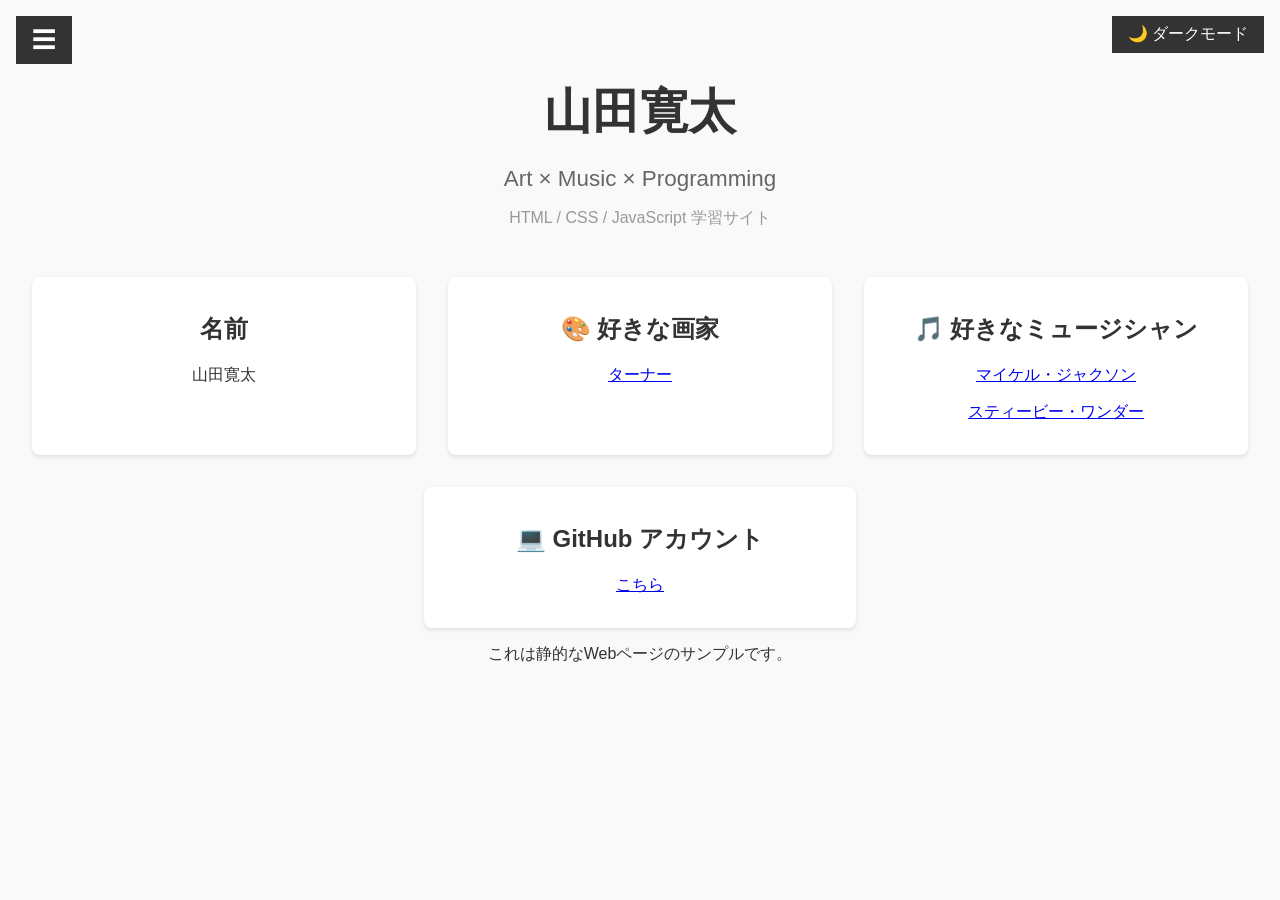
==== index.html @ dcc944f6 "music 追加" ====
<!DOCTYPE html>
<html lang="ja">
<head>
    <meta charset="UTF-8">
    <meta name="viewport" content="width=device-width, initial-scale=1.0">
    <title>山田寛太 | Portfolio</title>
    <link rel="stylesheet" href="css/style_home.css">
    <link rel="icon" href="images/favicon.ico">
</head>
<body>
    <button id="hamburger-button">☰</button>
    <nav id="hamburger-menu">
        <ul>
            <li><a href="index.html">Home</a></li>
            <li><a href="#">Art</a></li>
            <li><a href="pages/music.html">Music</a></li>
        </ul>
    </nav>
    <header class="hero">
        <h1>山田寛太</h1>
        <p class="subtitle">Art × Music × Programming</p>
        <p class="description">HTML / CSS / JavaScript 学習サイト</p>
    </header>
    <div class="container">
        <div class="item">
            <h2>名前</h2>
            <p>山田寛太</p>
        </div>
        <div class="item">
            <h2>🎨 好きな画家</h2>
            <p><a href="https://ja.wikipedia.org/wiki/%E3%82%B8%E3%83%A7%E3%82%BC%E3%83%95%E3%83%BB%E3%83%9E%E3%83%AD%E3%83%BC%E3%83%89%E3%83%BB%E3%82%A6%E3%82%A3%E3%83%AA%E3%82%A2%E3%83%A0%E3%83%BB%E3%82%BF%E3%83%BC%E3%83%8A%E3%83%BC" target="_blank" rel="noopener noreferrer">ターナー</a></p>
        </div>
        <div class="item">
            <h2>🎵 好きなミュージシャン</h2>
            <p><a href="https://ja.wikipedia.org/wiki/%E3%83%9E%E3%82%A4%E3%82%B1%E3%83%AB%E3%83%BB%E3%82%B8%E3%83%A3%E3%82%AF%E3%82%BD%E3%83%B3" target="_blank" rel="noopener noreferrer">マイケル・ジャクソン</a></p>
            <p><a href="https://ja.wikipedia.org/wiki/%E3%82%B9%E3%83%86%E3%82%A3%E3%83%BC%E3%83%B4%E3%82%A3%E3%83%BC%E3%83%BB%E3%83%AF%E3%83%B3%E3%83%80%E3%83%BC" target="_blank" rel="noopener noreferrer">スティービー・ワンダー</a></p>
        </div>
        <div class="item">
            <h2>💻 GitHub アカウント</h2>
            <p><a href="https://github.com/kantayamadamagic" target="_blank" rel="noopener noreferrer">こちら</a></p>
        </div>
    </div>
    <p>これは静的なWebページのサンプルです。</p>
    <button id="dark-button">🌙 ダークモード</button>
    <script src="js/script_home.js"></script>
</body>
</html>
---- css/style_home.css ----
body {
    font-family: sans-serif;
    margin: 0;
    padding: 2rem;
    text-align: center;
    background-color: #f9f9f9;
    color: #333;
}
#dark-button {
    position: fixed;
    top: 1rem;
    right: 1rem;
    background-color: #333;
    color: white;
    border: none;
    padding: 0.5rem 1rem;
    font-size: 1rem;
    cursor: pointer;
}
#dark-button:hover {
    background-color: #555;
}
.dark-mode {
    background-color: #222;
    color: white;
}
#hamburger-button {
    position: fixed;
    top: 1rem;
    left: 1rem;
    background-color: #333;
    color: white;
    border: none;
    padding: 0.5rem 1rem;
    font-size: 1.5rem;
    cursor: pointer;
    z-index: 1001;
}
#hamburger-button:hover {
    background-color: #555;
}
#hamburger-menu {
    display: block;
    position: fixed;
    top: 0;
    left: -250px;
    width: 250px;
    height: 100%;  
    background-color: rgba(0, 0, 0, 0.8);
    color: white;
    z-index: 1000;
    text-align: left;
    transition: left 0.3s;
}
#hamburger-menu ul {
    list-style-type: none;
    padding: 80px 0 0 0;
    margin: 0;
}
#hamburger-menu li {
    padding: 1rem;
    border-bottom: 1px solid #444;
}
#hamburger-menu li a {
    color: white;
    text-decoration: none;
}
#hamburger-menu li a:hover {
    text-decoration: underline;
}
#hamburger-menu.show {
    left: 0;
}
.container {
    display: flex;
    flex-wrap: wrap;
    gap: 2rem;
    justify-content: center;
}
.item {
    flex: 1 1 300px;
    max-width: 400px;
    background-color: #fff;
    padding: 1rem;
    border-radius: 8px;
    box-shadow: 0 2px 4px rgba(0, 0, 0, 0.1);
    transition: transform 0.2s, box-shadow 0.2s;
}
.item:hover {
    box-shadow: 0 4px 8px rgba(0, 0, 0, 0.2);
    transform: translateY(-2px);
}
body.dark-mode .item {
    background-color: #333;
    color: white;
}
body.dark-mode .item:hover {
    box-shadow: 0 4px 8px rgba(255, 255, 255, 0.2);
}
body.dark-mode .item a {
    color: #1e90ff;
}
.hero {
    text-align: center;
    margin: 3rem 0;
}
.hero h1 {
    font-size: 3rem;
    margin-bottom: 0.5rem;
}
.subtitle {
    font-size: 1.4rem;
    color: #666;
    margin-bottom: 0.5rem;
}
.description {
    color: #999;
}
body.dark-mode .subtitle {
    color: #ddd;
}
body.dark-mode .description {
    color: #aaa;
}
.item img {
    width: 100%;
    height: auto;
    border-radius: 8px;
}
.item ul {
    list-style-type: disc;
    padding-left: 1.5rem;
}
.item ul li {
    margin-bottom: 0.5rem;
}
.track-list {
    display: none;
    text-align: left;
}
.track-list.show {
    display: block;
}
.album-title {
    cursor: pointer;
    color: #1e90ff;
    list-style-type: none;
}
.album-title:hover {
    text-decoration: underline;
}
.arrow {
    display: inline-block;
    margin-right: 0.5rem;
    transition: transform 0.3s;
}
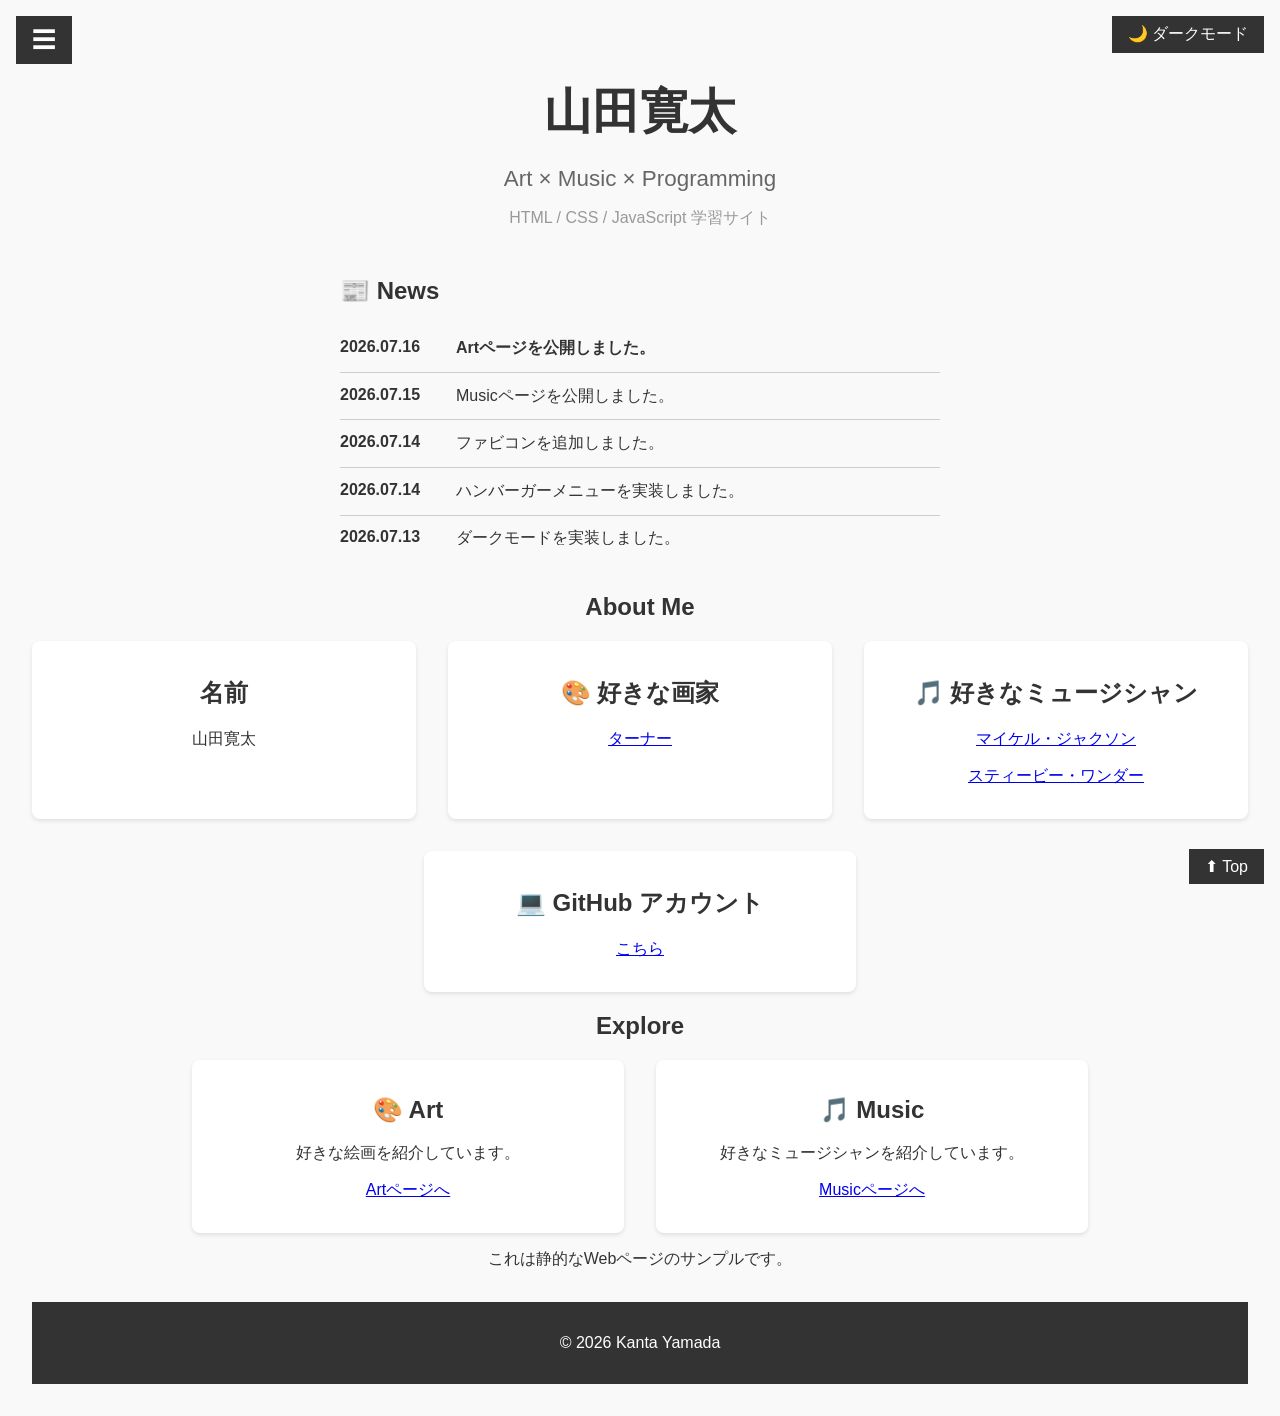
==== commit 59813fcd: "improve" ====
--- a/index.html
+++ b/index.html
@@ -12,7 +12,7 @@
     <nav id="hamburger-menu">
         <ul>
             <li><a href="index.html">Home</a></li>
-            <li><a href="#">Art</a></li>
+            <li><a href="pages/art.html">Art</a></li>
             <li><a href="pages/music.html">Music</a></li>
         </ul>
     </nav>
@@ -21,6 +21,32 @@
         <p class="subtitle">Art × Music × Programming</p>
         <p class="description">HTML / CSS / JavaScript 学習サイト</p>
     </header>
+    <section class="news">
+        <h2>📰 News</h2>
+        <ul class="news-list">
+            <li>
+                <time>2026.07.16</time>
+                <span>Artページを公開しました。</span>
+            </li>
+            <li>
+                <time>2026.07.15</time>
+                <span>Musicページを公開しました。</span>
+            </li>
+            <li>
+                <time>2026.07.14</time>
+                <span>ファビコンを追加しました。</span>
+            </li>
+            <li>
+                <time>2026.07.14</time>
+                <span>ハンバーガーメニューを実装しました。</span>
+            </li>
+            <li>
+                <time>2026.07.13</time>
+                <span>ダークモードを実装しました。</span>
+            </li>
+        </ul>
+    </section>
+    <h2>About Me</h2>
     <div class="container">
         <div class="item">
             <h2>名前</h2>
@@ -40,8 +66,25 @@
             <p><a href="https://github.com/kantayamadamagic" target="_blank" rel="noopener noreferrer">こちら</a></p>
         </div>
     </div>
+    <h2>Explore</h2>
+    <div class="container">
+        <div class="item">
+            <h2>🎨 Art</h2>
+            <p>好きな絵画を紹介しています。</p>
+            <p><a href="pages/art.html">Artページへ</a></p>
+        </div>
+        <div class="item">
+            <h2>🎵 Music</h2>
+            <p>好きなミュージシャンを紹介しています。</p>
+            <p><a href="pages/music.html">Musicページへ</a></p>
+        </div>
+    </div>
     <p>これは静的なWebページのサンプルです。</p>
     <button id="dark-button">🌙 ダークモード</button>
+    <a href="#top" id="top-button">⬆ Top</a>
+    <footer>
+        <p>&copy; 2026 Kanta Yamada</p>
+    </footer>
     <script src="js/script_home.js"></script>
 </body>
 </html>
--- a/css/style_home.css
+++ b/css/style_home.css
@@ -154,3 +154,65 @@
     margin-right: 0.5rem;
     transition: transform 0.3s;
 }
+.item details summary {
+    cursor: pointer;
+}
+.item details summary:hover {
+    text-decoration: underline;
+}
+.item details ul {
+    list-style-type: none;
+    padding-left: 1.5rem;
+}
+.news {
+    max-width: 600px;
+    margin: 3rem auto;
+    text-align: left;
+}
+.news-list {
+    list-style: none;
+    padding: 0;
+    margin: 0;
+
+    max-height: 220px;
+    overflow-y: auto;
+}
+.news-list li {
+    display: flex;
+    gap: 1rem;
+    padding: 0.8rem 0;
+    border-bottom: 1px solid #ccc;
+}
+.news-list time {
+    width: 100px;
+    flex-shrink: 0;
+    font-weight: bold;
+}
+.news-list span {
+    flex: 1;
+}
+.news-list li:first-child {
+    font-weight: bold;
+}
+#top-button {
+    position: fixed;
+    bottom: 1rem;
+    right: 1rem;
+    background-color: #333;
+    color: white;
+    border: none;
+    padding: 0.5rem 1rem;
+    font-size: 1rem;
+    cursor: pointer;
+    text-decoration: none;
+}
+#top-button:hover {
+    background-color: #555;
+}
+footer {
+    margin-top: 2rem;
+    text-align: center;
+    padding: 1rem;
+    background-color: #333;
+    color: white;
+}
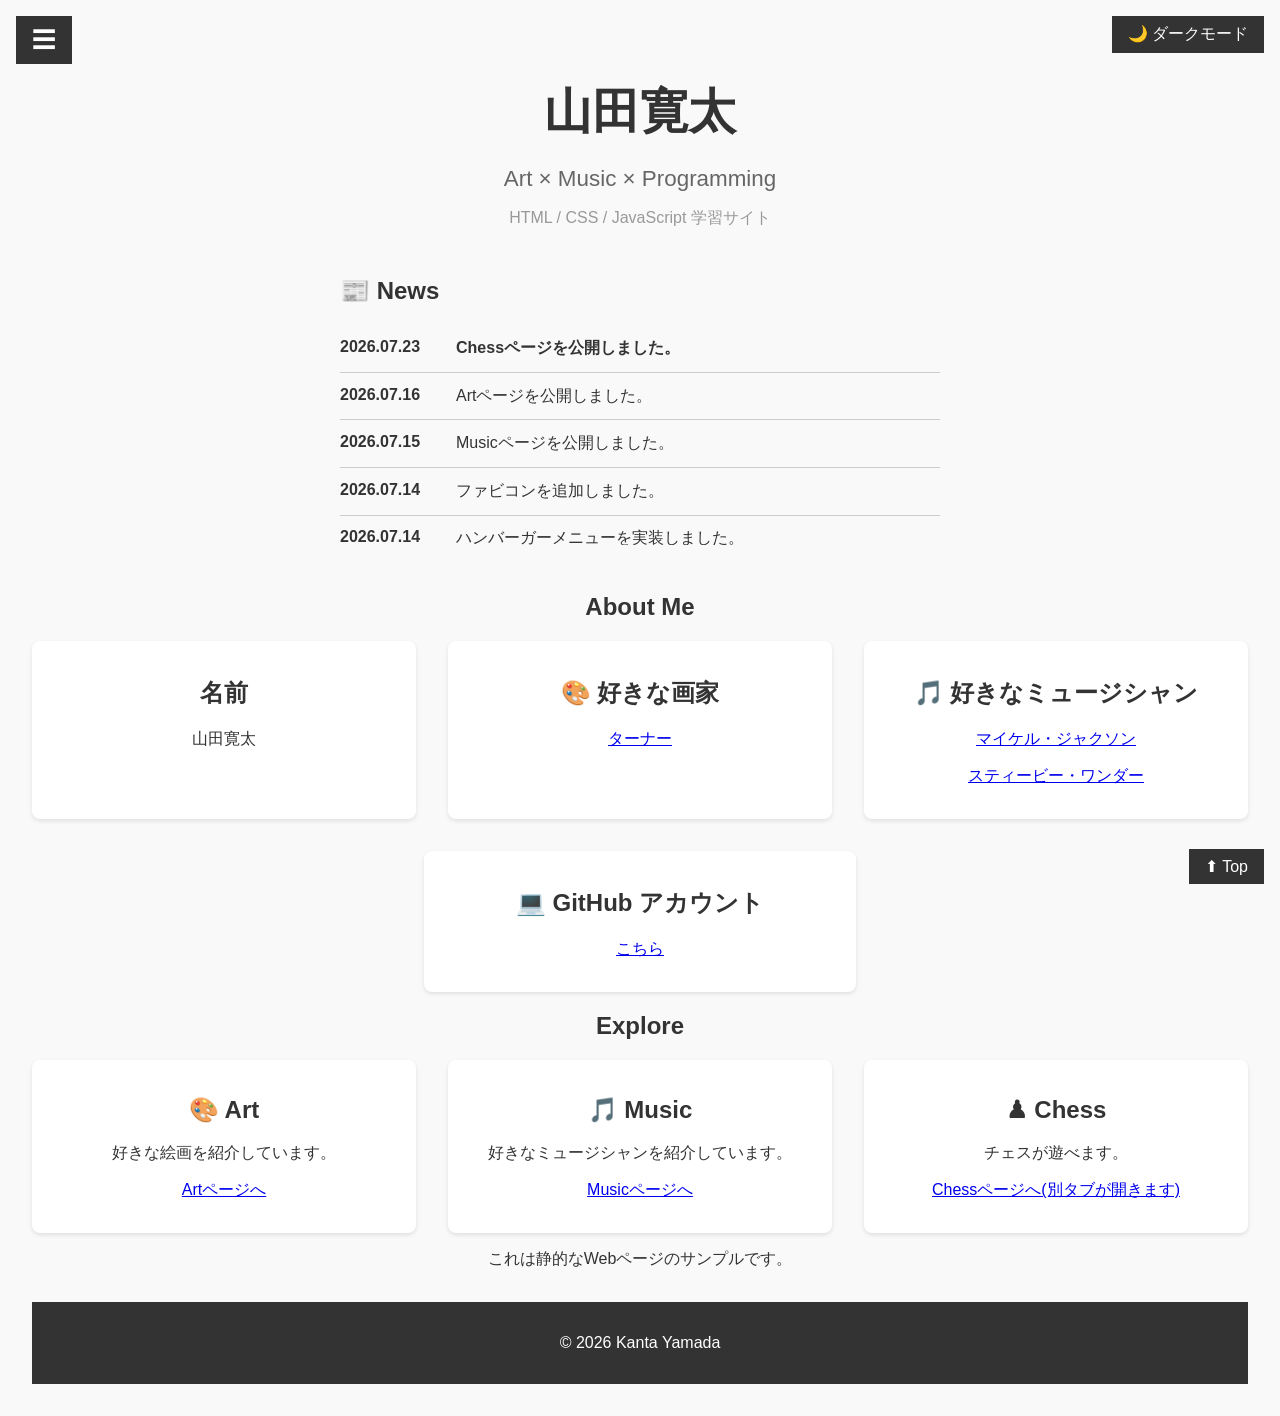
==== commit b1de65a0: "一旦完成" ====
--- a/index.html
+++ b/index.html
@@ -14,6 +14,7 @@
             <li><a href="index.html">Home</a></li>
             <li><a href="pages/art.html">Art</a></li>
             <li><a href="pages/music.html">Music</a></li>
+            <li><a href="chess/index.html" target="_blank" rel="noopener noreferrer">Chess (別タブ)</a></li>
         </ul>
     </nav>
     <header class="hero">
@@ -24,6 +25,10 @@
     <section class="news">
         <h2>📰 News</h2>
         <ul class="news-list">
+            <li>
+                <time>2026.07.23</time>
+                <span>Chessページを公開しました。</span>
+            </li>
             <li>
                 <time>2026.07.16</time>
                 <span>Artページを公開しました。</span>
@@ -78,6 +83,11 @@
             <p>好きなミュージシャンを紹介しています。</p>
             <p><a href="pages/music.html">Musicページへ</a></p>
         </div>
+        <div class="item">
+            <h2>♟ Chess</h2>
+            <p>チェスが遊べます。</p>
+            <p><a href="chess/index.html" target="_blank" rel="noopener noreferrer">Chessページへ(別タブが開きます)</a></p>
+        </div>
     </div>
     <p>これは静的なWebページのサンプルです。</p>
     <button id="dark-button">🌙 ダークモード</button>
--- a/css/style_home.css
+++ b/css/style_home.css
@@ -173,7 +173,6 @@
     list-style: none;
     padding: 0;
     margin: 0;
-
     max-height: 220px;
     overflow-y: auto;
 }
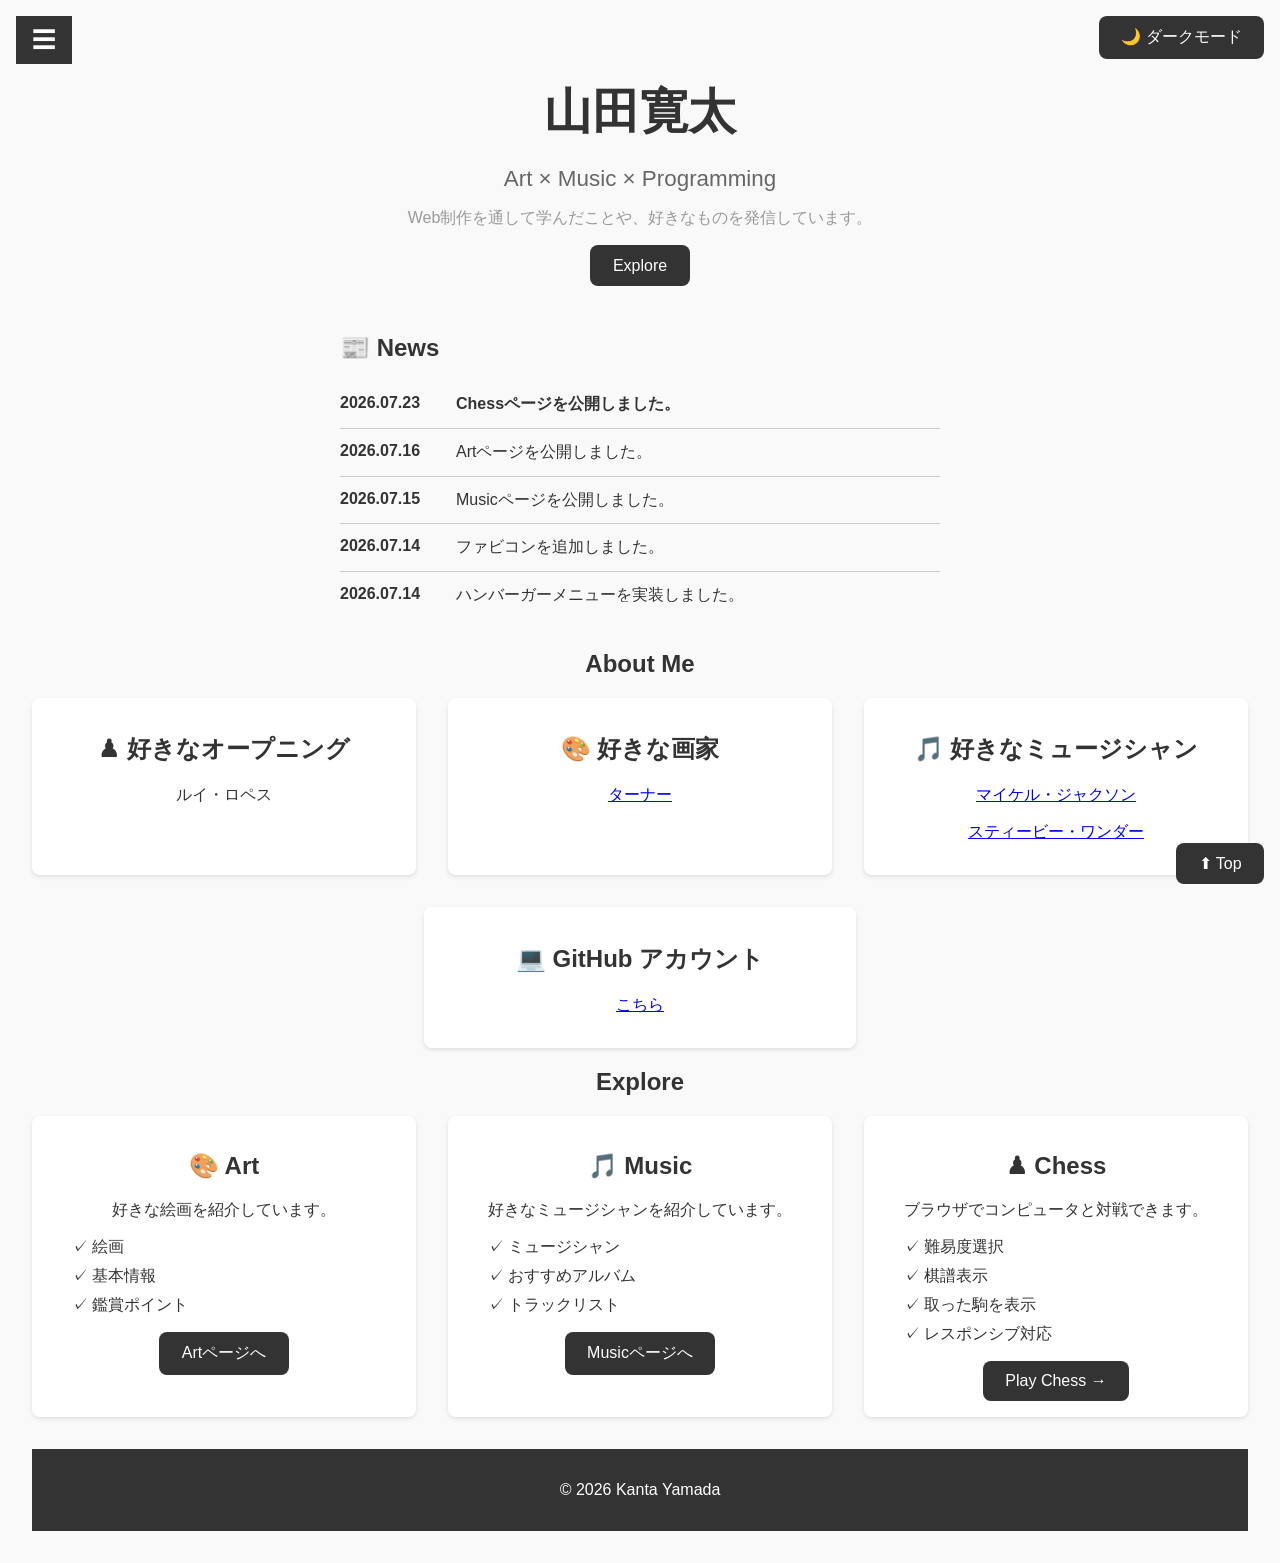
==== commit 412b7377: "微調整とREADME追加" ====
--- a/index.html
+++ b/index.html
@@ -20,7 +20,8 @@
     <header class="hero">
         <h1>山田寛太</h1>
         <p class="subtitle">Art × Music × Programming</p>
-        <p class="description">HTML / CSS / JavaScript 学習サイト</p>
+        <p class="description">Web制作を通して学んだことや、好きなものを発信しています。</p>
+        <a class="button" href="#explore">Explore</a>
     </header>
     <section class="news">
         <h2>📰 News</h2>
@@ -54,8 +55,8 @@
     <h2>About Me</h2>
     <div class="container">
         <div class="item">
-            <h2>名前</h2>
-            <p>山田寛太</p>
+            <h2>♟ 好きなオープニング</h2>
+            <p>ルイ・ロペス</p>
         </div>
         <div class="item">
             <h2>🎨 好きな画家</h2>
@@ -71,27 +72,42 @@
             <p><a href="https://github.com/kantayamadamagic" target="_blank" rel="noopener noreferrer">こちら</a></p>
         </div>
     </div>
-    <h2>Explore</h2>
+    <h2 id="explore">Explore</h2>
     <div class="container">
         <div class="item">
             <h2>🎨 Art</h2>
             <p>好きな絵画を紹介しています。</p>
-            <p><a href="pages/art.html">Artページへ</a></p>
+            <ul class="feature-list">
+                <li>✓ 絵画</li>
+                <li>✓ 基本情報</li>
+                <li>✓ 鑑賞ポイント</li>
+            </ul>
+            <p><a class="button" href="pages/art.html">Artページへ</a></p>
         </div>
         <div class="item">
             <h2>🎵 Music</h2>
             <p>好きなミュージシャンを紹介しています。</p>
-            <p><a href="pages/music.html">Musicページへ</a></p>
+            <ul class="feature-list">
+                <li>✓ ミュージシャン</li>
+                <li>✓ おすすめアルバム</li>
+                <li>✓ トラックリスト</li>
+            </ul>
+            <p><a class="button" href="pages/music.html">Musicページへ</a></p>
         </div>
         <div class="item">
             <h2>♟ Chess</h2>
-            <p>チェスが遊べます。</p>
-            <p><a href="chess/index.html" target="_blank" rel="noopener noreferrer">Chessページへ(別タブが開きます)</a></p>
+            <p>ブラウザでコンピュータと対戦できます。</p>
+            <ul class="feature-list">
+                <li>✓ 難易度選択</li>
+                <li>✓ 棋譜表示</li>
+                <li>✓ 取った駒を表示</li>
+                <li>✓ レスポンシブ対応</li>
+            </ul>
+            <a class="button" href="chess/index.html" target="_blank" rel="noopener noreferrer">Play Chess →</a>
         </div>
     </div>
-    <p>これは静的なWebページのサンプルです。</p>
-    <button id="dark-button">🌙 ダークモード</button>
-    <a href="#top" id="top-button">⬆ Top</a>
+    <button id="dark-button" class="button">🌙 ダークモード</button>
+    <a href="#top" id="top-button" class="button">⬆ Top</a>
     <footer>
         <p>&copy; 2026 Kanta Yamada</p>
     </footer>
--- a/css/style_home.css
+++ b/css/style_home.css
@@ -10,15 +10,6 @@
     position: fixed;
     top: 1rem;
     right: 1rem;
-    background-color: #333;
-    color: white;
-    border: none;
-    padding: 0.5rem 1rem;
-    font-size: 1rem;
-    cursor: pointer;
-}
-#dark-button:hover {
-    background-color: #555;
 }
 .dark-mode {
     background-color: #222;
@@ -97,7 +88,7 @@
 body.dark-mode .item:hover {
     box-shadow: 0 4px 8px rgba(255, 255, 255, 0.2);
 }
-body.dark-mode .item a {
+body.dark-mode .item a:not(.button) {
     color: #1e90ff;
 }
 .hero {
@@ -197,16 +188,44 @@
     position: fixed;
     bottom: 1rem;
     right: 1rem;
+}
+.feature-list {
+    text-align: left;
+    margin:1rem 0;
+    list-style: none;
+    padding: 0;
+    padding-left:1.2rem;
+}
+.feature-list li {
+    list-style: none;
+    margin: 0.4rem 0;
+}
+.button {
+    display: inline-block;
+    padding: 0.7rem 1.4rem;
     background-color: #333;
     color: white;
     border: none;
-    padding: 0.5rem 1rem;
+    border-radius: 8px;
+    text-decoration: none;
+    text-align: center;
     font-size: 1rem;
     cursor: pointer;
-    text-decoration: none;
-}
-#top-button:hover {
+    transition: background-color .2s, transform .15s;
+}
+.button:hover {
     background-color: #555;
+    transform: translateY(-2px);
+}
+.button:active {
+    transform: translateY(0);
+}
+body.dark-mode .button {
+    background-color: #555;
+    color: white;
+}
+body.dark-mode .button:hover {
+    background-color: #777;
 }
 footer {
     margin-top: 2rem;
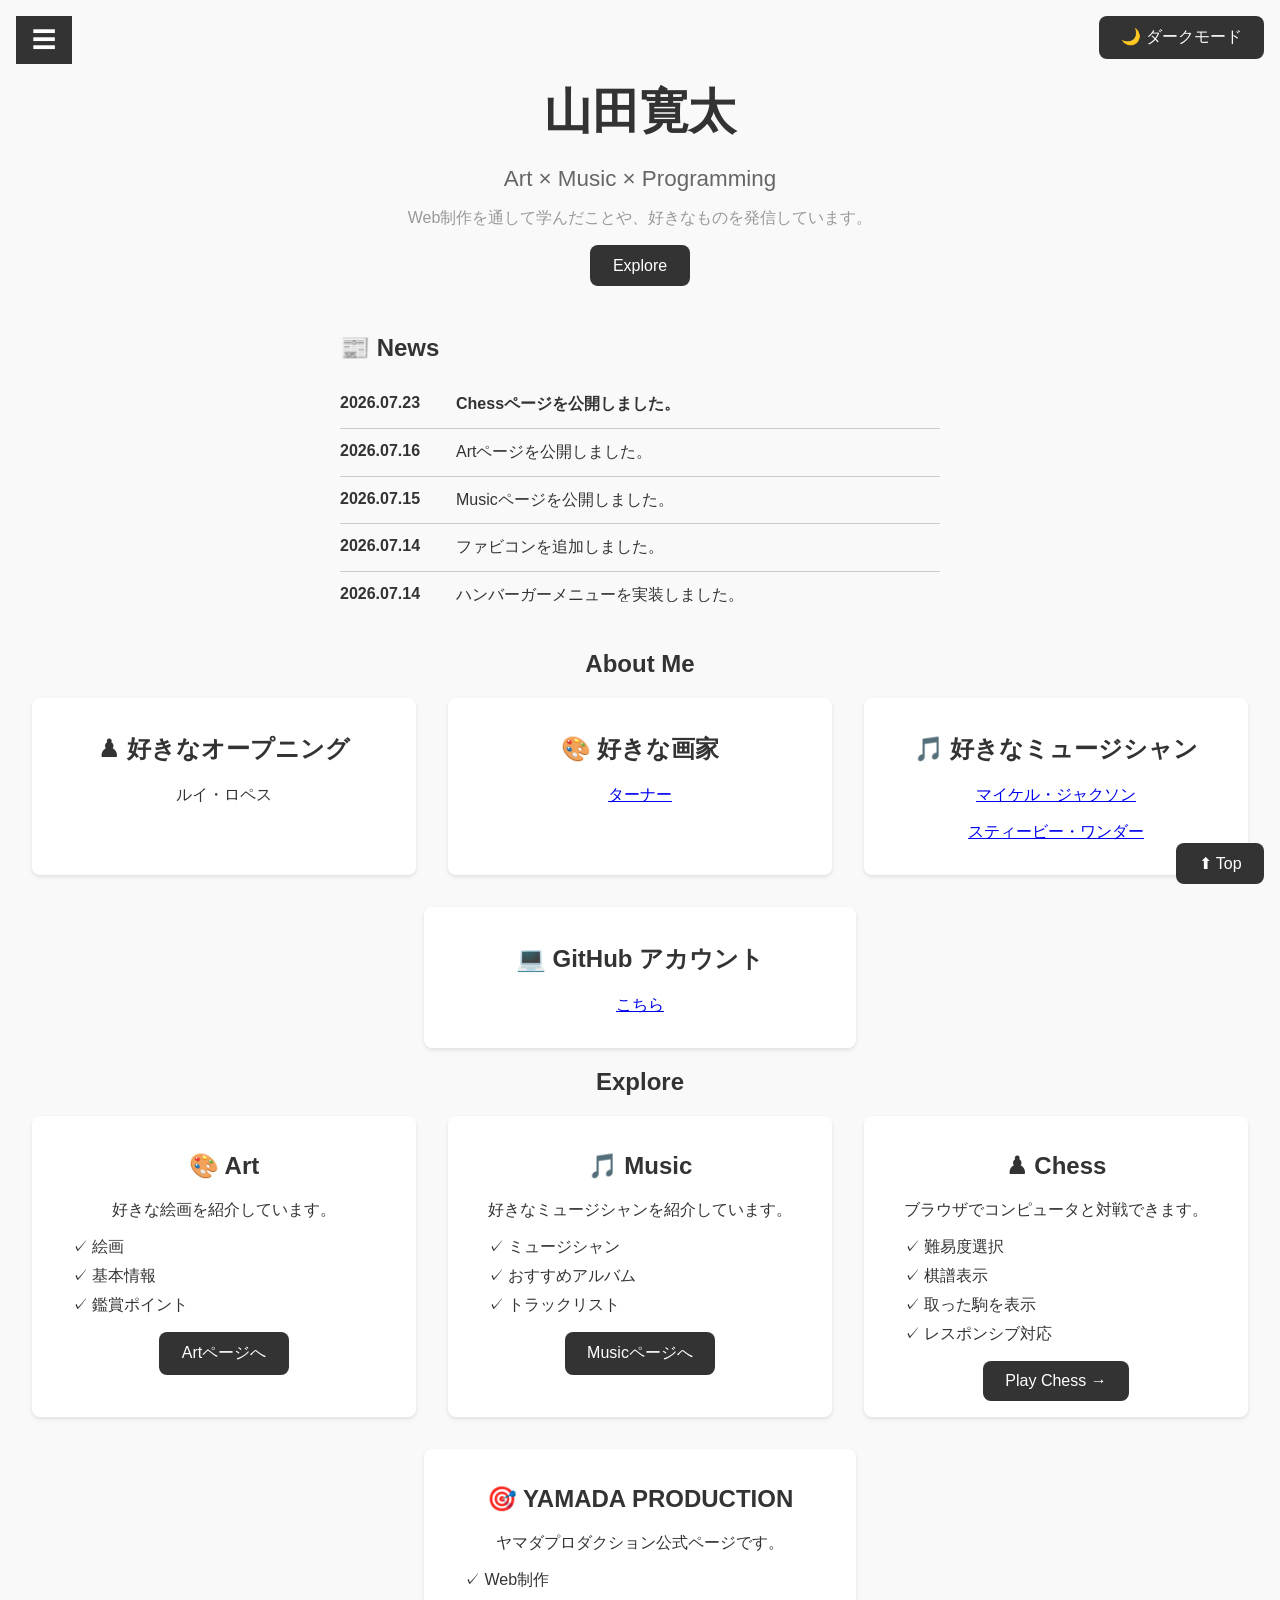
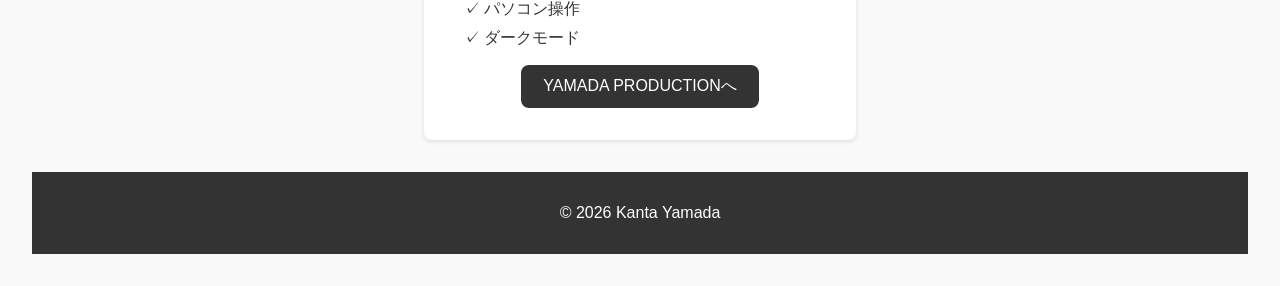
==== commit 204da3e5: "骨組み" ====
--- a/index.html
+++ b/index.html
@@ -15,6 +15,7 @@
             <li><a href="pages/art.html">Art</a></li>
             <li><a href="pages/music.html">Music</a></li>
             <li><a href="chess/index.html" target="_blank" rel="noopener noreferrer">Chess (別タブ)</a></li>
+            <li><a href="yamada-production/index.html" target="_blank" rel="noopener noreferrer">YAMADA PRODUCTION (別タブ)</a></li>
         </ul>
     </nav>
     <header class="hero">
@@ -105,6 +106,16 @@
             </ul>
             <a class="button" href="chess/index.html" target="_blank" rel="noopener noreferrer">Play Chess →</a>
         </div>
+        <div class="item">
+            <h2>🎯 YAMADA PRODUCTION</h2>
+            <p>ヤマダプロダクション公式ページです。</p>
+            <ul class="feature-list">
+                <li>✓ Web制作</li>
+                <li>✓ パソコン操作</li>
+                <li>✓ ダークモード</li>
+            </ul>
+            <p><a class="button" href="yamada-production/index.html">YAMADA PRODUCTIONへ</a></p>
+        </div>
     </div>
     <button id="dark-button" class="button">🌙 ダークモード</button>
     <a href="#top" id="top-button" class="button">⬆ Top</a>
